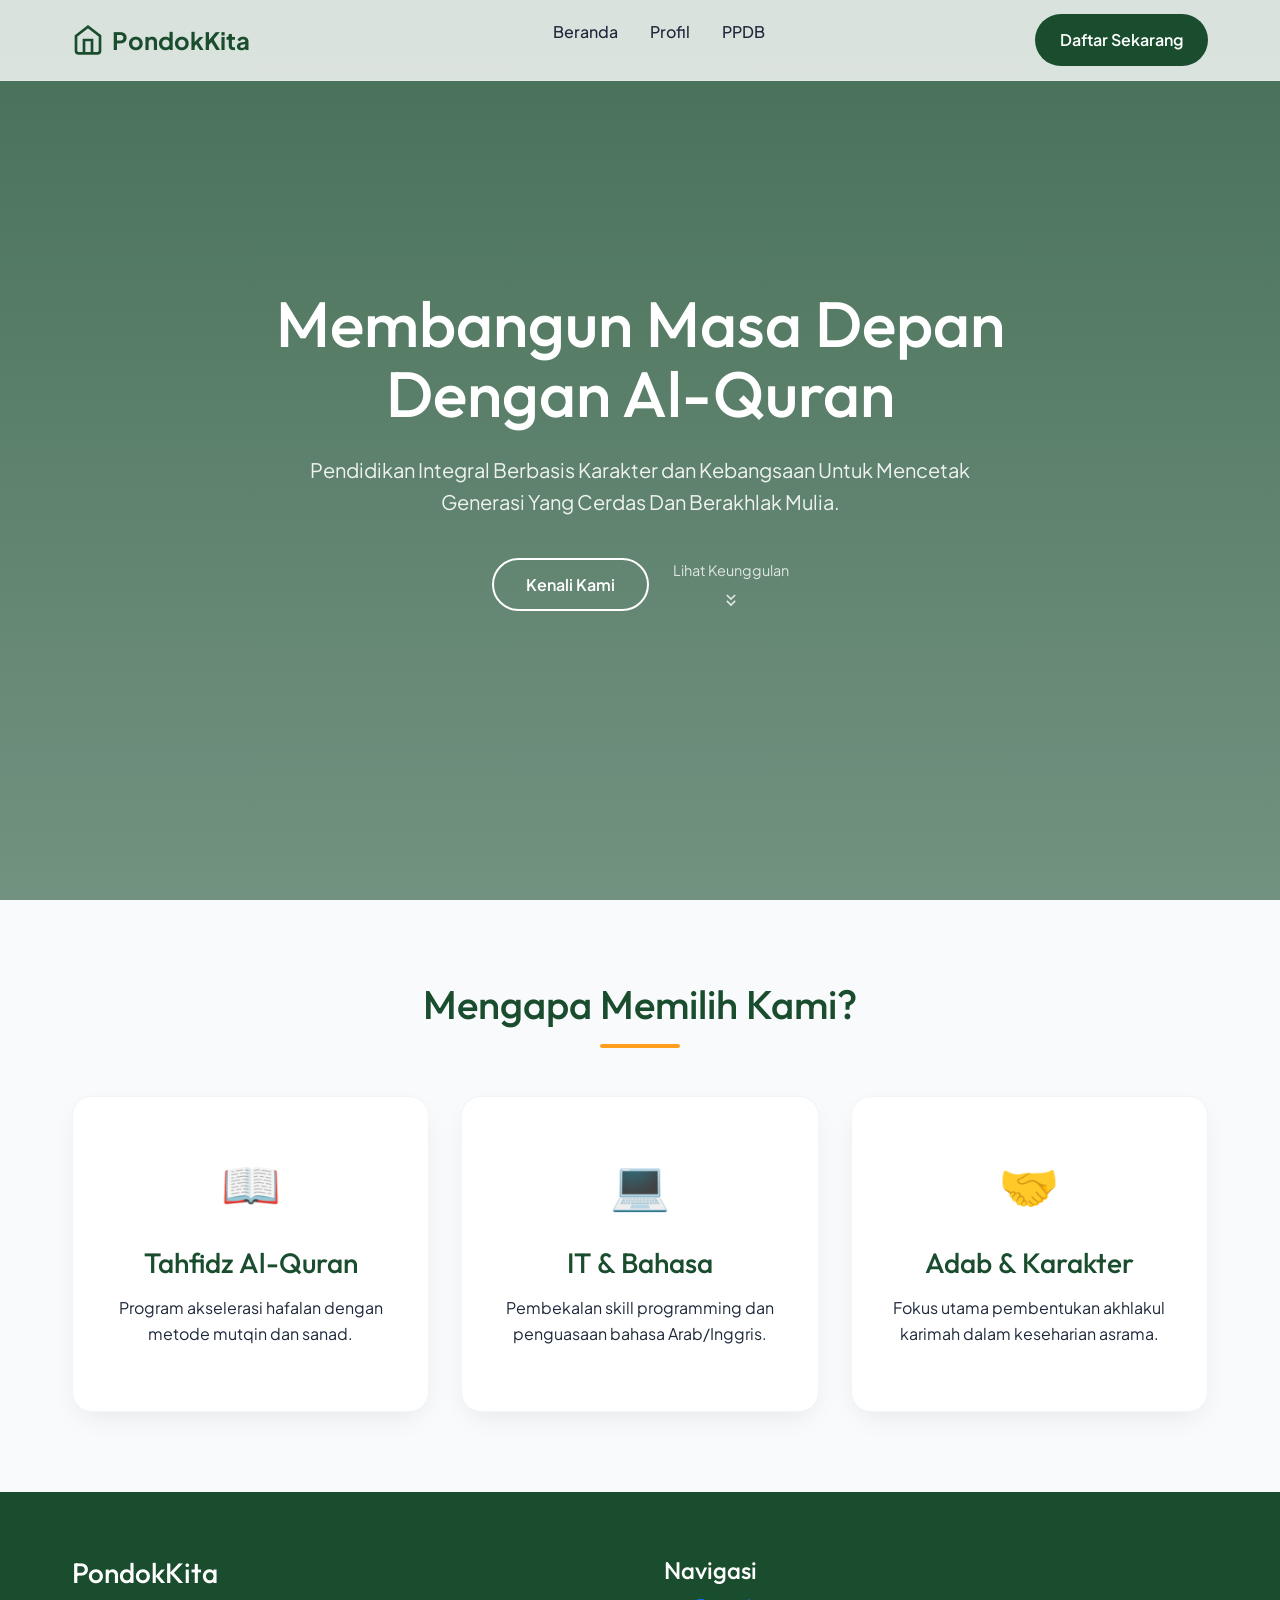
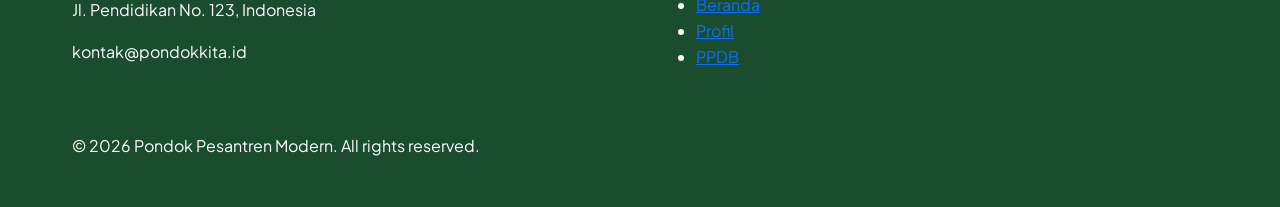
==== index.html @ c133a227 "Initial commit: Website Profil dan PPDB Pondok Pesantren dengan Bootstrap 5.3" ====
<!DOCTYPE html>
<html lang="id">
<head>
    <meta charset="UTF-8">
    <meta name="viewport" content="width=device-width, initial-scale=1.0">
    <title>Pondok Pesantren Modern | Menuju Generasi Rabbani</title>
    <meta name="description" content="Pondok Pesantren Modern yang fokus pada pembentukan karakter, tahfidz Al-Quran, dan penguasaan teknologi.">
    <!-- Bootstrap 5.3 CSS -->
    <link href="https://cdn.jsdelivr.net/npm/bootstrap@5.3.3/dist/css/bootstrap.min.css" rel="stylesheet">
    <!-- Custom CSS (loaded after Bootstrap to override) -->
    <link rel="stylesheet" href="assets/css/global.css">
    <link rel="stylesheet" href="assets/css/home.css">
</head>
<body>
    <header id="main-header">
        <nav class="container">
            <a href="index.html" class="logo">
                <svg width="32" height="32" viewBox="0 0 24 24" fill="none" stroke="currentColor" stroke-width="2">
                    <path d="M3 9l9-7 9 7v11a2 2 0 0 1-2 2H5a2 2 0 0 1-2-2z"></path>
                    <polyline points="9 22 9 12 15 12 15 22"></polyline>
                </svg>
                PondokKita
            </a>
            <ul class="nav-links">
                <li><a href="index.html">Beranda</a></li>
                <li><a href="profil.html">Profil</a></li>
                <li><a href="ppdb.html">PPDB</a></li>
            </ul>
            <a href="ppdb.html" class="btn-cta">Daftar Sekarang</a>
        </nav>
    </header>

    <main>
        <section class="hero">
            <div class="container hero-content">
                <h1 class="font-heading">Membangun Masa Depan Dengan Al-Quran</h1>
                <p>Pendidikan Integral Berbasis Karakter dan Kebangsaan Untuk Mencetak Generasi Yang Cerdas Dan Berakhlak Mulia.</p>
                <div class="hero-btns">
                    <a href="profil.html" class="btn-secondary">Kenali Kami</a>
                    <a href="#keunggulan" class="scroll-down">
                        <span>Lihat Keunggulan</span>
                        <svg width="20" height="20" viewBox="0 0 24 24" fill="none" stroke="currentColor" stroke-width="2"><path d="M7 13l5 5 5-5M7 6l5 5 5-5"></path></svg>
                    </a>
                </div>
            </div>
            <div class="hero-overlay"></div>
        </section>

        <section id="keunggulan" class="container">
            <div class="section-title">
                <h2>Mengapa Memilih Kami?</h2>
                <div class="line"></div>
            </div>
            <div class="grid-cards">
                <div class="feature-card">
                    <div class="card-icon">📖</div>
                    <h3>Tahfidz Al-Quran</h3>
                    <p>Program akselerasi hafalan dengan metode mutqin dan sanad.</p>
                </div>
                <div class="feature-card">
                    <div class="card-icon">💻</div>
                    <h3>IT & Bahasa</h3>
                    <p>Pembekalan skill programming dan penguasaan bahasa Arab/Inggris.</p>
                </div>
                <div class="feature-card">
                    <div class="card-icon">🤝</div>
                    <h3>Adab & Karakter</h3>
                    <p>Fokus utama pembentukan akhlakul karimah dalam keseharian asrama.</p>
                </div>
            </div>
        </section>
    </main>

    <footer>
        <div class="container">
            <div class="footer-content">
                <div class="footer-info">
                    <h3>PondokKita</h3>
                    <p>Jl. Pendidikan No. 123, Indonesia</p>
                    <p>kontak@pondokkita.id</p>
                </div>
                <div class="footer-links">
                    <h4>Navigasi</h4>
                    <ul>
                        <li><a href="index.html">Beranda</a></li>
                        <li><a href="profil.html">Profil</a></li>
                        <li><a href="ppdb.html">PPDB</a></li>
                    </ul>
                </div>
            </div>
            <p class="copyright">&copy; 2026 Pondok Pesantren Modern. All rights reserved.</p>
        </div>
    </footer>

    <!-- Bootstrap 5.3 JS Bundle -->
    <script src="https://cdn.jsdelivr.net/npm/bootstrap@5.3.3/dist/js/bootstrap.bundle.min.js"></script>
    <script src="assets/js/main.js"></script>
</body>
</html>
---- assets/css/global.css ----
@import url('https://fonts.googleapis.com/css2?family=Outfit:wght@300;400;600;700&family=Plus+Jakarta+Sans:wght@300;400;500;600;700&display=swap');

:root {
    --primary: #1a4d2e; /* Deep Islamic Green */
    --primary-light: #4f6f52;
    --secondary: #ff9f1c; /* Gold/Amber Accent */
    --accent: #e8c872;
    --background: #f8fafc;
    --surface: #ffffff;
    --text-main: #1e293b;
    --text-muted: #64748b;
    --glass: rgba(255, 255, 255, 0.8);
    --glass-border: rgba(255, 255, 255, 0.2);
    --shadow: 0 10px 30px -10px rgba(0, 0, 0, 0.1);
    --transition: all 0.3s cubic-bezier(0.4, 0, 0.2, 1);
}

* {
    margin: 0;
    padding: 0;
    box-sizing: border-box;
}

body {
    font-family: 'Plus Jakarta Sans', sans-serif;
    background-color: var(--background);
    color: var(--text-main);
    line-height: 1.6;
    overflow-x: hidden;
}

h1, h2, h3, h4, .font-heading {
    font-family: 'Outfit', sans-serif;
}

.container {
    max-width: 1200px;
    margin: 0 auto;
    padding: 0 2rem;
}

/* Glassmorphism Header */
header {
    position: fixed;
    top: 0;
    width: 100%;
    z-index: 1000;
    background: var(--glass);
    backdrop-filter: blur(12px);
    border-bottom: 1px solid var(--glass-border);
    transition: var(--transition);
}

nav {
    display: flex;
    justify-content: space-between;
    align-items: center;
    height: 80px;
}

.logo {
    font-size: 1.5rem;
    font-weight: 700;
    color: var(--primary);
    text-decoration: none;
    display: flex;
    align-items: center;
    gap: 0.5rem;
}

.nav-links {
    display: flex;
    gap: 2rem;
    list-style: none;
}

.nav-links a {
    text-decoration: none;
    color: var(--text-main);
    font-weight: 500;
    transition: var(--transition);
}

.nav-links a:hover {
    color: var(--primary);
}

.btn-cta {
    background: var(--primary);
    color: white;
    padding: 0.75rem 1.5rem;
    border-radius: 50px;
    text-decoration: none;
    font-weight: 600;
    transition: var(--transition);
    border: 1px solid transparent;
}

.btn-cta:hover {
    background: transparent;
    color: var(--primary);
    border-color: var(--primary);
    transform: translateY(-2px);
}

footer {
    background: var(--primary);
    color: white;
    padding: 4rem 0 2rem;
    margin-top: 5rem;
}

.footer-content {
    display: grid;
    grid-template-columns: repeat(auto-fit, minmax(250px, 1fr));
    gap: 3rem;
    margin-bottom: 3rem;
}
---- assets/css/home.css ----
.hero {
    height: 100vh;
    display: flex;
    align-items: center;
    justify-content: center;
    background: linear-gradient(rgba(26, 77, 46, 0.8), rgba(26, 77, 46, 0.6)), url('https://images.unsplash.com/photo-1590076215667-873d9d023a9d?auto=format&fit=crop&q=80&w=2070');
    background-size: cover;
    background-position: center;
    color: white;
    text-align: center;
    position: relative;
}

.hero-content {
    z-index: 10;
    max-width: 800px;
}

.hero h1 {
    font-size: 4rem;
    line-height: 1.1;
    margin-bottom: 1.5rem;
    animation: fadeInUp 1s ease;
}

.hero p {
    font-size: 1.25rem;
    margin-bottom: 2.5rem;
    opacity: 0.9;
    animation: fadeInUp 1.2s ease;
}

.hero-btns {
    display: flex;
    gap: 1.5rem;
    justify-content: center;
    align-items: center;
    animation: fadeInUp 1.4s ease;
}

.btn-secondary {
    padding: 0.75rem 2rem;
    border: 2px solid white;
    color: white;
    text-decoration: none;
    border-radius: 50px;
    font-weight: 600;
    transition: var(--transition);
}

.btn-secondary:hover {
    background: white;
    color: var(--primary);
}

.scroll-down {
    display: flex;
    flex-direction: column;
    align-items: center;
    gap: 0.5rem;
    color: white;
    text-decoration: none;
    font-size: 0.9rem;
    opacity: 0.8;
    transition: var(--transition);
}

.scroll-down:hover {
    opacity: 1;
    transform: translateY(5px);
}

.section-title {
    text-align: center;
    margin: 5rem 0 3rem;
}

.section-title h2 {
    font-size: 2.5rem;
    color: var(--primary);
    margin-bottom: 1rem;
}

.section-title .line {
    width: 80px;
    height: 4px;
    background: var(--secondary);
    margin: 0 auto;
    border-radius: 2px;
}

.grid-cards {
    display: grid;
    grid-template-columns: repeat(auto-fit, minmax(300px, 1fr));
    gap: 2rem;
    margin-bottom: 5rem;
}

.feature-card {
    background: white;
    padding: 3rem 2rem;
    border-radius: 20px;
    box-shadow: var(--shadow);
    transition: var(--transition);
    text-align: center;
    border: 1px solid #f1f5f9;
}

.feature-card:hover {
    transform: translateY(-10px);
    border-color: var(--accent);
}

.card-icon {
    font-size: 3rem;
    margin-bottom: 1.5rem;
    display: inline-block;
}

.feature-card h3 {
    margin-bottom: 1rem;
    color: var(--primary);
}

@keyframes fadeInUp {
    from {
        opacity: 0;
        transform: translateY(30px);
    }
    to {
        opacity: 1;
        transform: translateY(0);
    }
}

@media (max-width: 768px) {
    .hero h1 { font-size: 2.5rem; }
    .hero-btns { flex-direction: column; }
}
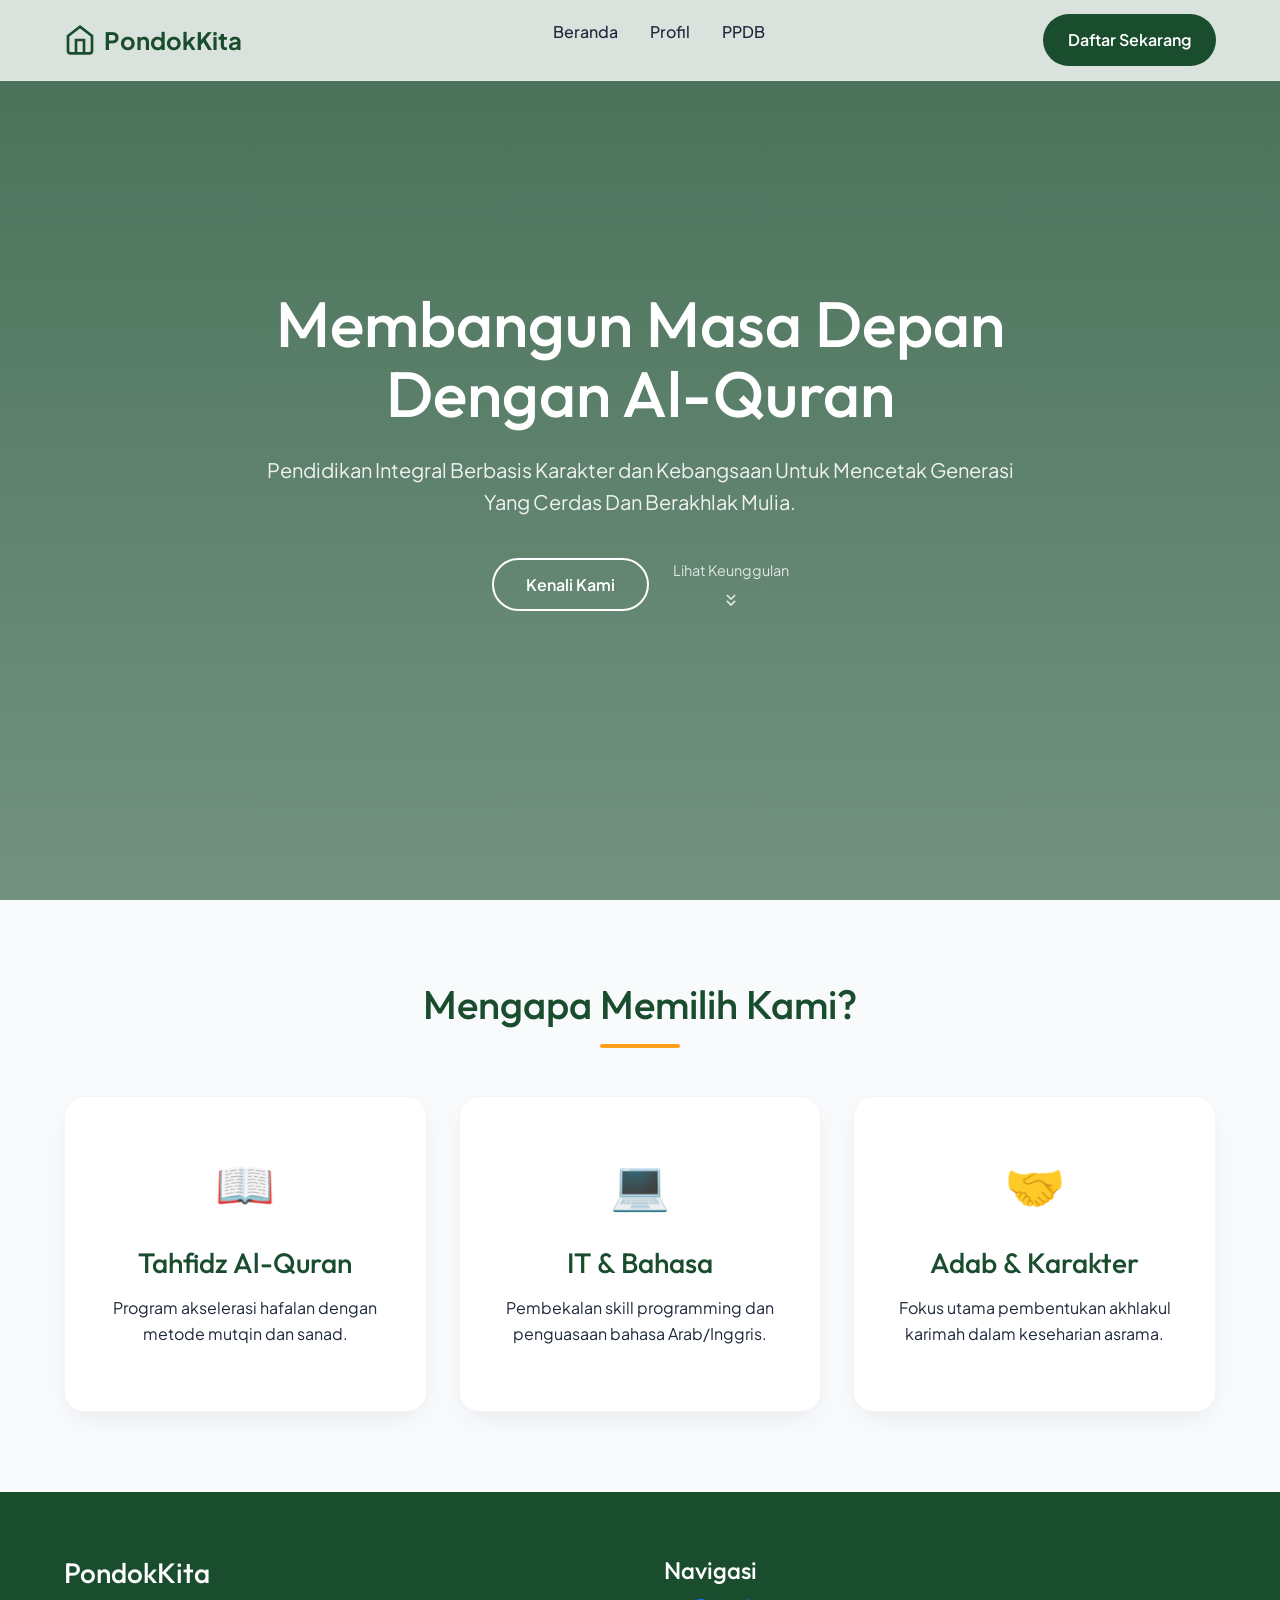
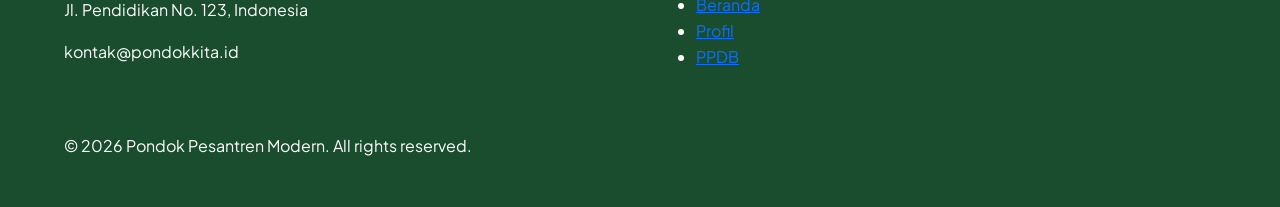
==== commit 02fc576f: "Menerapkan responsive" ====
--- a/index.html
+++ b/index.html
@@ -8,8 +8,8 @@
     <!-- Bootstrap 5.3 CSS -->
     <link href="https://cdn.jsdelivr.net/npm/bootstrap@5.3.3/dist/css/bootstrap.min.css" rel="stylesheet">
     <!-- Custom CSS (loaded after Bootstrap to override) -->
-    <link rel="stylesheet" href="assets/css/global.css">
-    <link rel="stylesheet" href="assets/css/home.css">
+    <link rel="stylesheet" href="assets/css/global.css?v=1.1">
+    <link rel="stylesheet" href="assets/css/home.css?v=1.1">
 </head>
 <body>
     <header id="main-header">
@@ -94,6 +94,6 @@
 
     <!-- Bootstrap 5.3 JS Bundle -->
     <script src="https://cdn.jsdelivr.net/npm/bootstrap@5.3.3/dist/js/bootstrap.bundle.min.js"></script>
-    <script src="assets/js/main.js"></script>
+    <script src="assets/js/main-v2.js"></script>
 </body>
 </html>
--- a/assets/css/global.css
+++ b/assets/css/global.css
@@ -36,7 +36,7 @@
 .container {
     max-width: 1200px;
     margin: 0 auto;
-    padding: 0 2rem;
+    padding: 0 1.5rem;
 }
 
 /* Glassmorphism Header */
@@ -112,7 +112,61 @@
 
 .footer-content {
     display: grid;
-    grid-template-columns: repeat(auto-fit, minmax(250px, 1fr));
+    grid-template-columns: repeat(auto-fit, minmax(200px, 1fr));
     gap: 3rem;
     margin-bottom: 3rem;
 }
+
+.menu-toggle {
+    display: none;
+    background: none;
+    border: none;
+    color: var(--primary);
+    cursor: pointer;
+    padding: 0.5rem;
+    z-index: 1001;
+}
+
+@media (max-width: 991px) {
+    .nav-links {
+        display: none;
+        position: absolute;
+        top: 100%;
+        left: 0;
+        width: 100%;
+        background: var(--surface);
+        flex-direction: column;
+        padding: 2rem;
+        gap: 1.5rem;
+        box-shadow: 0 10px 20px rgba(0,0,0,0.05);
+        border-bottom: 1px solid var(--glass-border);
+    }
+
+    .nav-links.active {
+        display: flex;
+    }
+
+    .menu-toggle {
+        display: block;
+    }
+
+    .btn-cta {
+        display: none; /* Hide top CTA on mobile, link is in nav-links */
+    }
+}
+
+@media (max-width: 576px) {
+    .container {
+        padding: 0 1rem;
+    }
+
+    .footer-content {
+        text-align: center;
+        gap: 2rem;
+    }
+
+    .logo {
+        font-size: 1.25rem;
+    }
+}
+
--- a/assets/css/home.css
+++ b/assets/css/home.css
@@ -133,7 +133,48 @@
     }
 }
 
+@media (max-width: 991px) {
+    .hero h1 {
+        font-size: 3rem;
+    }
+}
+
 @media (max-width: 768px) {
-    .hero h1 { font-size: 2.5rem; }
-    .hero-btns { flex-direction: column; }
+    .hero {
+        height: auto;
+        padding: 8rem 0 4rem;
+    }
+    
+    .hero h1 { 
+        font-size: 2.5rem; 
+    }
+    
+    .hero p {
+        font-size: 1.1rem;
+        margin-bottom: 2rem;
+    }
+    
+    .hero-btns { 
+        flex-direction: column; 
+        gap: 1rem;
+    }
+    
+    .btn-secondary {
+        width: 100%;
+        text-align: center;
+    }
 }
+
+@media (max-width: 576px) {
+    .hero h1 {
+        font-size: 2rem;
+    }
+    
+    .section-title h2 {
+        font-size: 2rem;
+    }
+    
+    .grid-cards {
+        grid-template-columns: 1fr;
+    }
+}
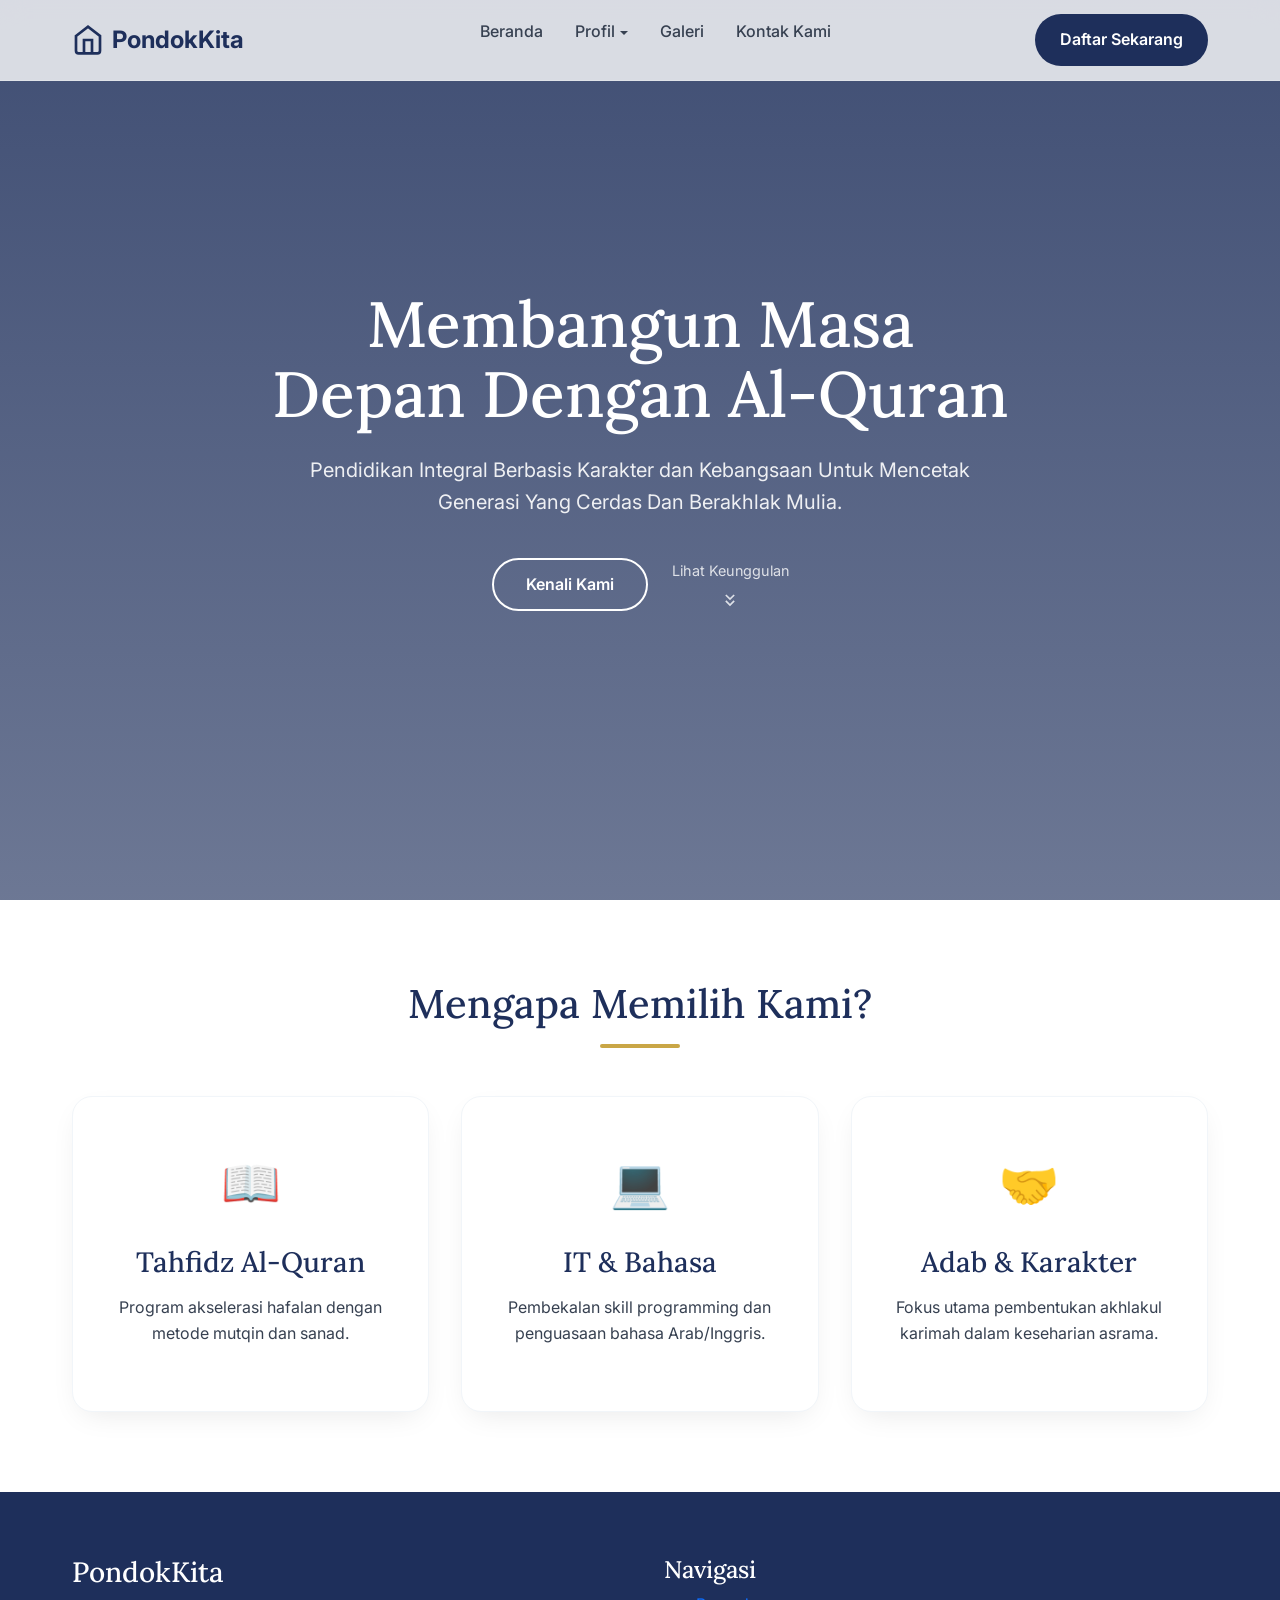
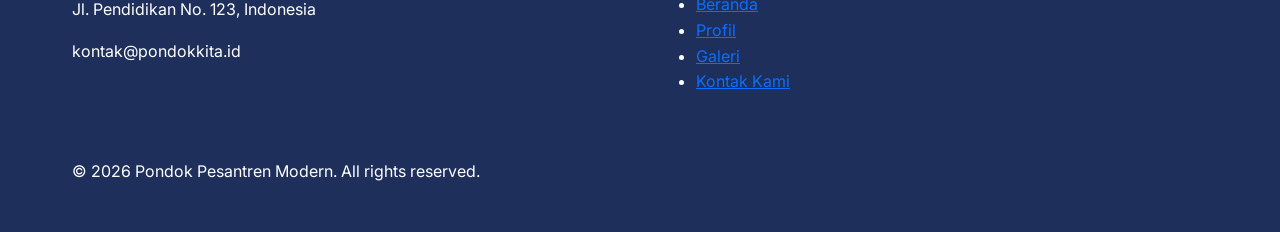
==== commit 3343fedd: "itulah pokoknya" ====
--- a/index.html
+++ b/index.html
@@ -8,8 +8,8 @@
     <!-- Bootstrap 5.3 CSS -->
     <link href="https://cdn.jsdelivr.net/npm/bootstrap@5.3.3/dist/css/bootstrap.min.css" rel="stylesheet">
     <!-- Custom CSS (loaded after Bootstrap to override) -->
-    <link rel="stylesheet" href="assets/css/global.css?v=1.1">
-    <link rel="stylesheet" href="assets/css/home.css?v=1.1">
+    <link rel="stylesheet" href="assets/css/global.css">
+    <link rel="stylesheet" href="assets/css/home.css">
 </head>
 <body>
     <header id="main-header">
@@ -23,8 +23,17 @@
             </a>
             <ul class="nav-links">
                 <li><a href="index.html">Beranda</a></li>
-                <li><a href="profil.html">Profil</a></li>
-                <li><a href="ppdb.html">PPDB</a></li>
+                <li class="dropdown">
+                    <a href="#" class="dropdown-toggle" data-bs-toggle="dropdown" aria-expanded="false">Profil</a>
+                    <ul class="dropdown-menu">
+                        <li><a class="dropdown-item" href="profil.html#sejarah">Sejarah</a></li>
+                        <li><a class="dropdown-item" href="profil.html#visi-misi">Visi &amp; Misi</a></li>
+                        <li><a class="dropdown-item" href="profil.html#program-jenjang">Program Jenjang</a></li>
+                        <li><a class="dropdown-item" href="profil.html#direktori-pengajar">Direktori Pengajar</a></li>
+                    </ul>
+                </li>
+                <li><a href="galeri.html">Galeri</a></li>
+                <li><a href="kontak.html">Kontak Kami</a></li>
             </ul>
             <a href="ppdb.html" class="btn-cta">Daftar Sekarang</a>
         </nav>
@@ -84,7 +93,8 @@
                     <ul>
                         <li><a href="index.html">Beranda</a></li>
                         <li><a href="profil.html">Profil</a></li>
-                        <li><a href="ppdb.html">PPDB</a></li>
+                        <li><a href="galeri.html">Galeri</a></li>
+                        <li><a href="kontak.html">Kontak Kami</a></li>
                     </ul>
                 </div>
             </div>
@@ -94,6 +104,6 @@
 
     <!-- Bootstrap 5.3 JS Bundle -->
     <script src="https://cdn.jsdelivr.net/npm/bootstrap@5.3.3/dist/js/bootstrap.bundle.min.js"></script>
-    <script src="assets/js/main-v2.js"></script>
+    <script src="assets/js/main.js"></script>
 </body>
 </html>
--- a/assets/css/global.css
+++ b/assets/css/global.css
@@ -1,13 +1,14 @@
-@import url('https://fonts.googleapis.com/css2?family=Outfit:wght@300;400;600;700&family=Plus+Jakarta+Sans:wght@300;400;500;600;700&display=swap');
+@import url('https://fonts.googleapis.com/css2?family=Lora:wght@400;500;600;700&family=Inter:wght@300;400;500;600;700&display=swap');
 
 :root {
-    --primary: #1a4d2e; /* Deep Islamic Green */
-    --primary-light: #4f6f52;
-    --secondary: #ff9f1c; /* Gold/Amber Accent */
-    --accent: #e8c872;
-    --background: #f8fafc;
+    --primary: #1E2F5B; /* Deep Navy Blue */
+    --primary-light: #3A4F7A;
+    --secondary: #C9A646; /* Gold Accent */
+    --accent: #C9A646;
+    --background: #FFFFFF;
+    --background-alt: #F5F7FA;
     --surface: #ffffff;
-    --text-main: #1e293b;
+    --text-main: #374151;
     --text-muted: #64748b;
     --glass: rgba(255, 255, 255, 0.8);
     --glass-border: rgba(255, 255, 255, 0.2);
@@ -22,7 +23,7 @@
 }
 
 body {
-    font-family: 'Plus Jakarta Sans', sans-serif;
+    font-family: 'Inter', sans-serif;
     background-color: var(--background);
     color: var(--text-main);
     line-height: 1.6;
@@ -30,13 +31,13 @@
 }
 
 h1, h2, h3, h4, .font-heading {
-    font-family: 'Outfit', sans-serif;
+    font-family: 'Lora', serif;
 }
 
 .container {
     max-width: 1200px;
     margin: 0 auto;
-    padding: 0 1.5rem;
+    padding: 0 2rem;
 }
 
 /* Glassmorphism Header */
@@ -85,6 +86,53 @@
     color: var(--primary);
 }
 
+/* Dropdown Styling */
+.nav-links .dropdown {
+    position: relative;
+}
+
+.nav-links .dropdown-toggle {
+    cursor: pointer;
+}
+
+.nav-links .dropdown-toggle::after {
+    margin-left: 0.35rem;
+    vertical-align: 0.15em;
+    border-top-color: var(--text-main);
+}
+
+.nav-links .dropdown-toggle:hover::after {
+    border-top-color: var(--primary);
+}
+
+.nav-links .dropdown-menu {
+    border: none;
+    border-radius: 12px;
+    box-shadow: 0 10px 40px rgba(0, 0, 0, 0.12);
+    padding: 0.5rem 0;
+    min-width: 220px;
+    animation: dropdownFade 0.25s ease;
+}
+
+.nav-links .dropdown-item {
+    padding: 0.6rem 1.25rem;
+    font-weight: 500;
+    color: var(--text-main);
+    transition: var(--transition);
+    border-left: 3px solid transparent;
+}
+
+.nav-links .dropdown-item:hover {
+    background: var(--background-alt, #F5F7FA);
+    color: var(--primary);
+    border-left-color: var(--secondary);
+}
+
+@keyframes dropdownFade {
+    from { opacity: 0; transform: translateY(-8px); }
+    to { opacity: 1; transform: translateY(0); }
+}
+
 .btn-cta {
     background: var(--primary);
     color: white;
@@ -112,61 +160,7 @@
 
 .footer-content {
     display: grid;
-    grid-template-columns: repeat(auto-fit, minmax(200px, 1fr));
+    grid-template-columns: repeat(auto-fit, minmax(250px, 1fr));
     gap: 3rem;
     margin-bottom: 3rem;
 }
-
-.menu-toggle {
-    display: none;
-    background: none;
-    border: none;
-    color: var(--primary);
-    cursor: pointer;
-    padding: 0.5rem;
-    z-index: 1001;
-}
-
-@media (max-width: 991px) {
-    .nav-links {
-        display: none;
-        position: absolute;
-        top: 100%;
-        left: 0;
-        width: 100%;
-        background: var(--surface);
-        flex-direction: column;
-        padding: 2rem;
-        gap: 1.5rem;
-        box-shadow: 0 10px 20px rgba(0,0,0,0.05);
-        border-bottom: 1px solid var(--glass-border);
-    }
-
-    .nav-links.active {
-        display: flex;
-    }
-
-    .menu-toggle {
-        display: block;
-    }
-
-    .btn-cta {
-        display: none; /* Hide top CTA on mobile, link is in nav-links */
-    }
-}
-
-@media (max-width: 576px) {
-    .container {
-        padding: 0 1rem;
-    }
-
-    .footer-content {
-        text-align: center;
-        gap: 2rem;
-    }
-
-    .logo {
-        font-size: 1.25rem;
-    }
-}
-
--- a/assets/css/home.css
+++ b/assets/css/home.css
@@ -3,7 +3,7 @@
     display: flex;
     align-items: center;
     justify-content: center;
-    background: linear-gradient(rgba(26, 77, 46, 0.8), rgba(26, 77, 46, 0.6)), url('https://images.unsplash.com/photo-1590076215667-873d9d023a9d?auto=format&fit=crop&q=80&w=2070');
+    background: linear-gradient(rgba(30, 47, 91, 0.85), rgba(30, 47, 91, 0.65)), url('https://images.unsplash.com/photo-1590076215667-873d9d023a9d?auto=format&fit=crop&q=80&w=2070');
     background-size: cover;
     background-position: center;
     color: white;
@@ -133,48 +133,7 @@
     }
 }
 
-@media (max-width: 991px) {
-    .hero h1 {
-        font-size: 3rem;
-    }
+@media (max-width: 768px) {
+    .hero h1 { font-size: 2.5rem; }
+    .hero-btns { flex-direction: column; }
 }
-
-@media (max-width: 768px) {
-    .hero {
-        height: auto;
-        padding: 8rem 0 4rem;
-    }
-    
-    .hero h1 { 
-        font-size: 2.5rem; 
-    }
-    
-    .hero p {
-        font-size: 1.1rem;
-        margin-bottom: 2rem;
-    }
-    
-    .hero-btns { 
-        flex-direction: column; 
-        gap: 1rem;
-    }
-    
-    .btn-secondary {
-        width: 100%;
-        text-align: center;
-    }
-}
-
-@media (max-width: 576px) {
-    .hero h1 {
-        font-size: 2rem;
-    }
-    
-    .section-title h2 {
-        font-size: 2rem;
-    }
-    
-    .grid-cards {
-        grid-template-columns: 1fr;
-    }
-}
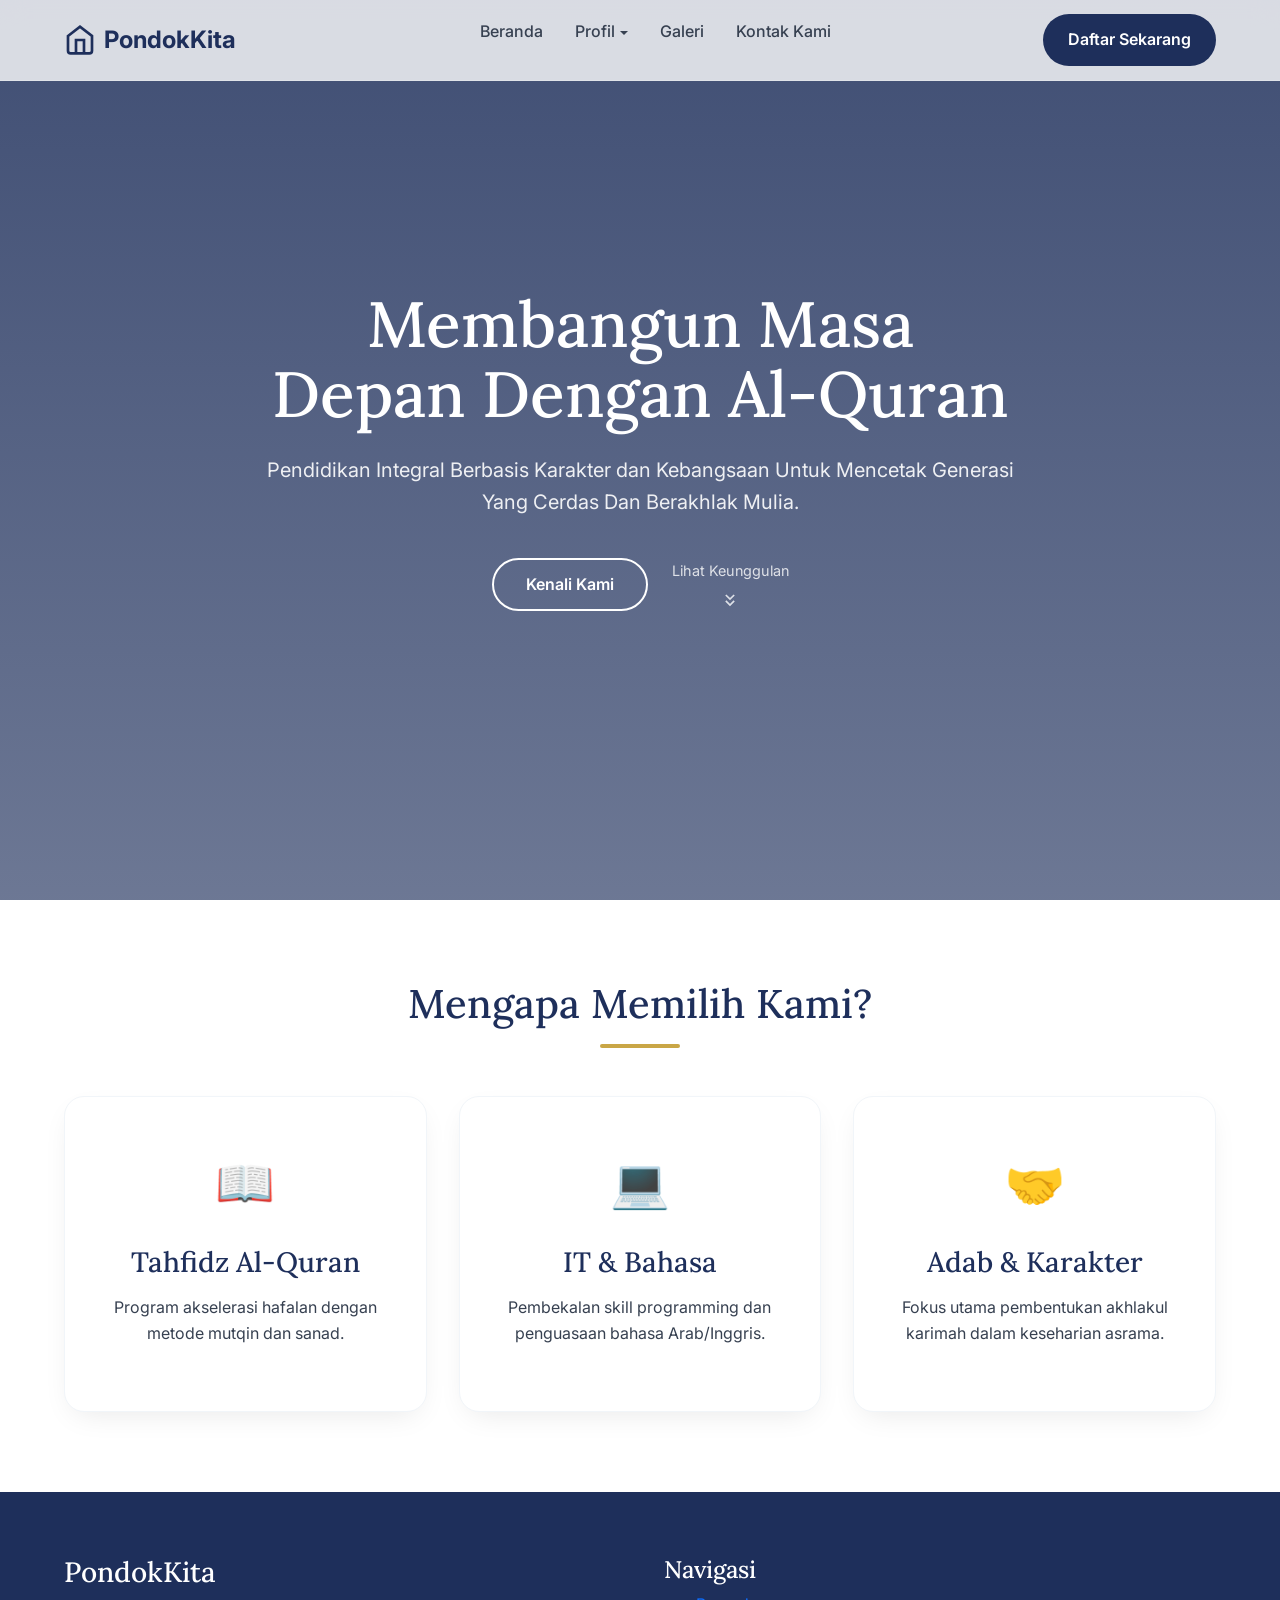
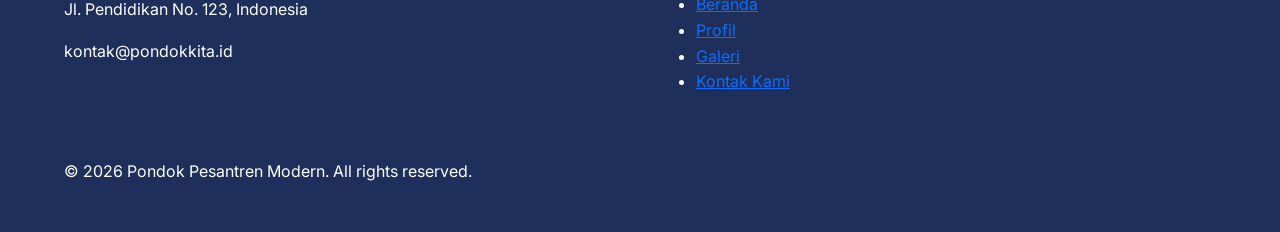
==== commit 96913917: "Merge pull request #2 from AZcode-wars/first Mengubah Tema dan Navbar" ====
--- a/index.html
+++ b/index.html
@@ -8,8 +8,8 @@
     <!-- Bootstrap 5.3 CSS -->
     <link href="https://cdn.jsdelivr.net/npm/bootstrap@5.3.3/dist/css/bootstrap.min.css" rel="stylesheet">
     <!-- Custom CSS (loaded after Bootstrap to override) -->
-    <link rel="stylesheet" href="assets/css/global.css">
-    <link rel="stylesheet" href="assets/css/home.css">
+    <link rel="stylesheet" href="assets/css/global.css?v=1.1">
+    <link rel="stylesheet" href="assets/css/home.css?v=1.1">
 </head>
 <body>
     <header id="main-header">
@@ -104,6 +104,6 @@
 
     <!-- Bootstrap 5.3 JS Bundle -->
     <script src="https://cdn.jsdelivr.net/npm/bootstrap@5.3.3/dist/js/bootstrap.bundle.min.js"></script>
-    <script src="assets/js/main.js"></script>
+    <script src="assets/js/main-v2.js"></script>
 </body>
 </html>
--- a/assets/css/global.css
+++ b/assets/css/global.css
@@ -37,7 +37,7 @@
 .container {
     max-width: 1200px;
     margin: 0 auto;
-    padding: 0 2rem;
+    padding: 0 1.5rem;
 }
 
 /* Glassmorphism Header */
@@ -160,7 +160,61 @@
 
 .footer-content {
     display: grid;
-    grid-template-columns: repeat(auto-fit, minmax(250px, 1fr));
+    grid-template-columns: repeat(auto-fit, minmax(200px, 1fr));
     gap: 3rem;
     margin-bottom: 3rem;
 }
+
+.menu-toggle {
+    display: none;
+    background: none;
+    border: none;
+    color: var(--primary);
+    cursor: pointer;
+    padding: 0.5rem;
+    z-index: 1001;
+}
+
+@media (max-width: 991px) {
+    .nav-links {
+        display: none;
+        position: absolute;
+        top: 100%;
+        left: 0;
+        width: 100%;
+        background: var(--surface);
+        flex-direction: column;
+        padding: 2rem;
+        gap: 1.5rem;
+        box-shadow: 0 10px 20px rgba(0,0,0,0.05);
+        border-bottom: 1px solid var(--glass-border);
+    }
+
+    .nav-links.active {
+        display: flex;
+    }
+
+    .menu-toggle {
+        display: block;
+    }
+
+    .btn-cta {
+        display: none; /* Hide top CTA on mobile, link is in nav-links */
+    }
+}
+
+@media (max-width: 576px) {
+    .container {
+        padding: 0 1rem;
+    }
+
+    .footer-content {
+        text-align: center;
+        gap: 2rem;
+    }
+
+    .logo {
+        font-size: 1.25rem;
+    }
+}
+
--- a/assets/css/home.css
+++ b/assets/css/home.css
@@ -133,7 +133,48 @@
     }
 }
 
+@media (max-width: 991px) {
+    .hero h1 {
+        font-size: 3rem;
+    }
+}
+
 @media (max-width: 768px) {
-    .hero h1 { font-size: 2.5rem; }
-    .hero-btns { flex-direction: column; }
+    .hero {
+        height: auto;
+        padding: 8rem 0 4rem;
+    }
+    
+    .hero h1 { 
+        font-size: 2.5rem; 
+    }
+    
+    .hero p {
+        font-size: 1.1rem;
+        margin-bottom: 2rem;
+    }
+    
+    .hero-btns { 
+        flex-direction: column; 
+        gap: 1rem;
+    }
+    
+    .btn-secondary {
+        width: 100%;
+        text-align: center;
+    }
 }
+
+@media (max-width: 576px) {
+    .hero h1 {
+        font-size: 2rem;
+    }
+    
+    .section-title h2 {
+        font-size: 2rem;
+    }
+    
+    .grid-cards {
+        grid-template-columns: 1fr;
+    }
+}
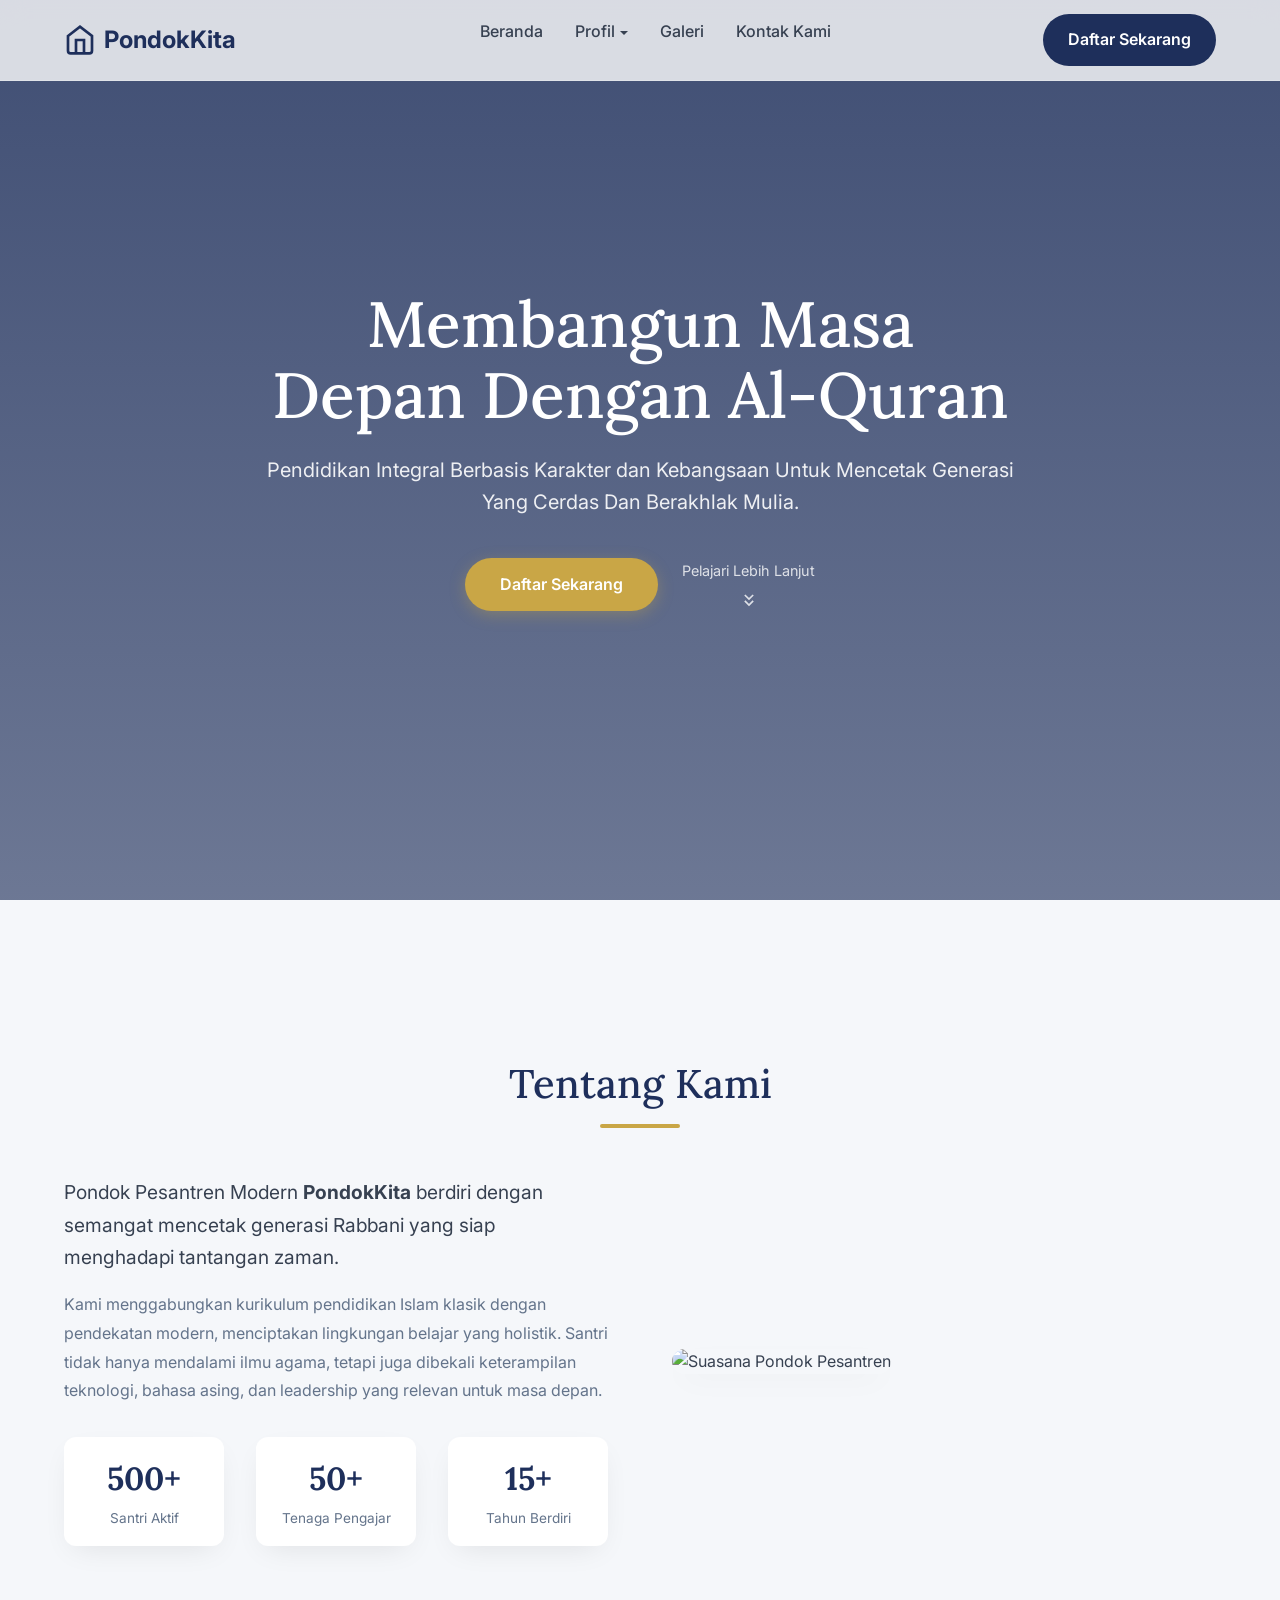
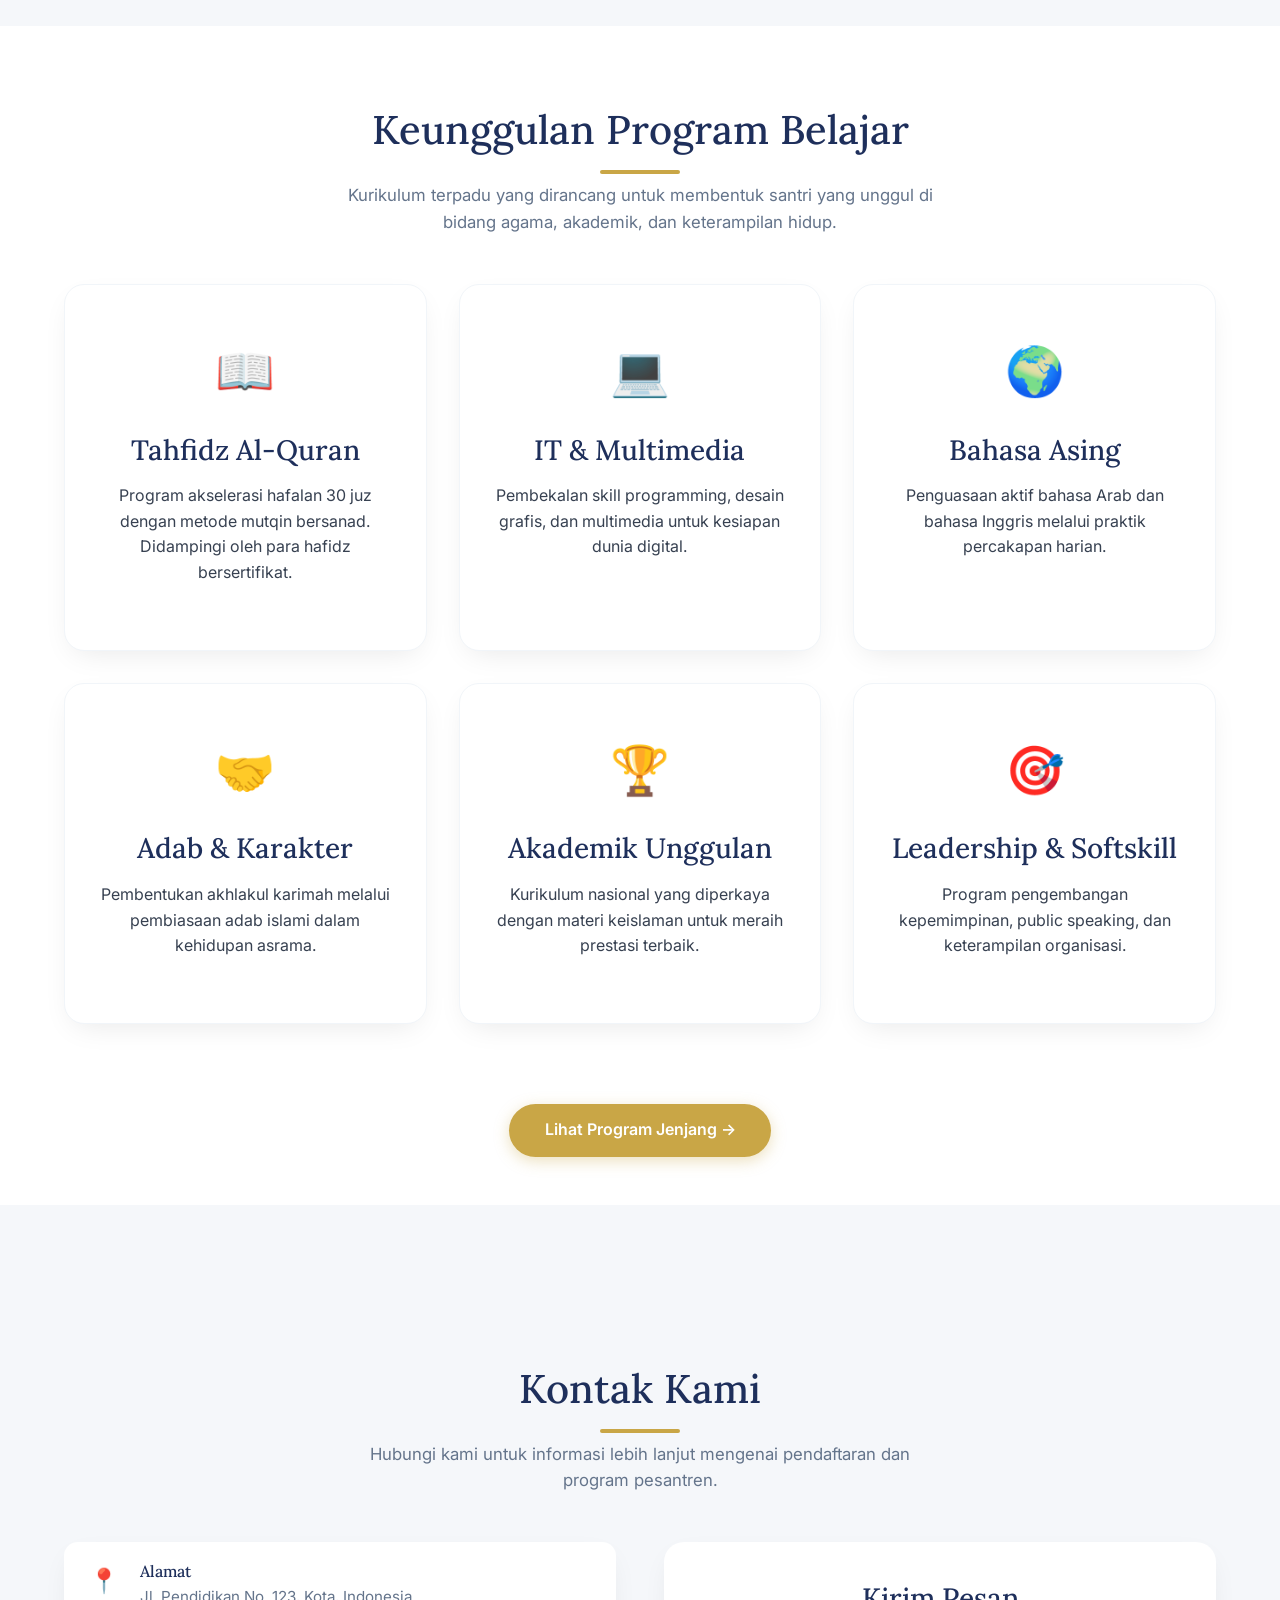
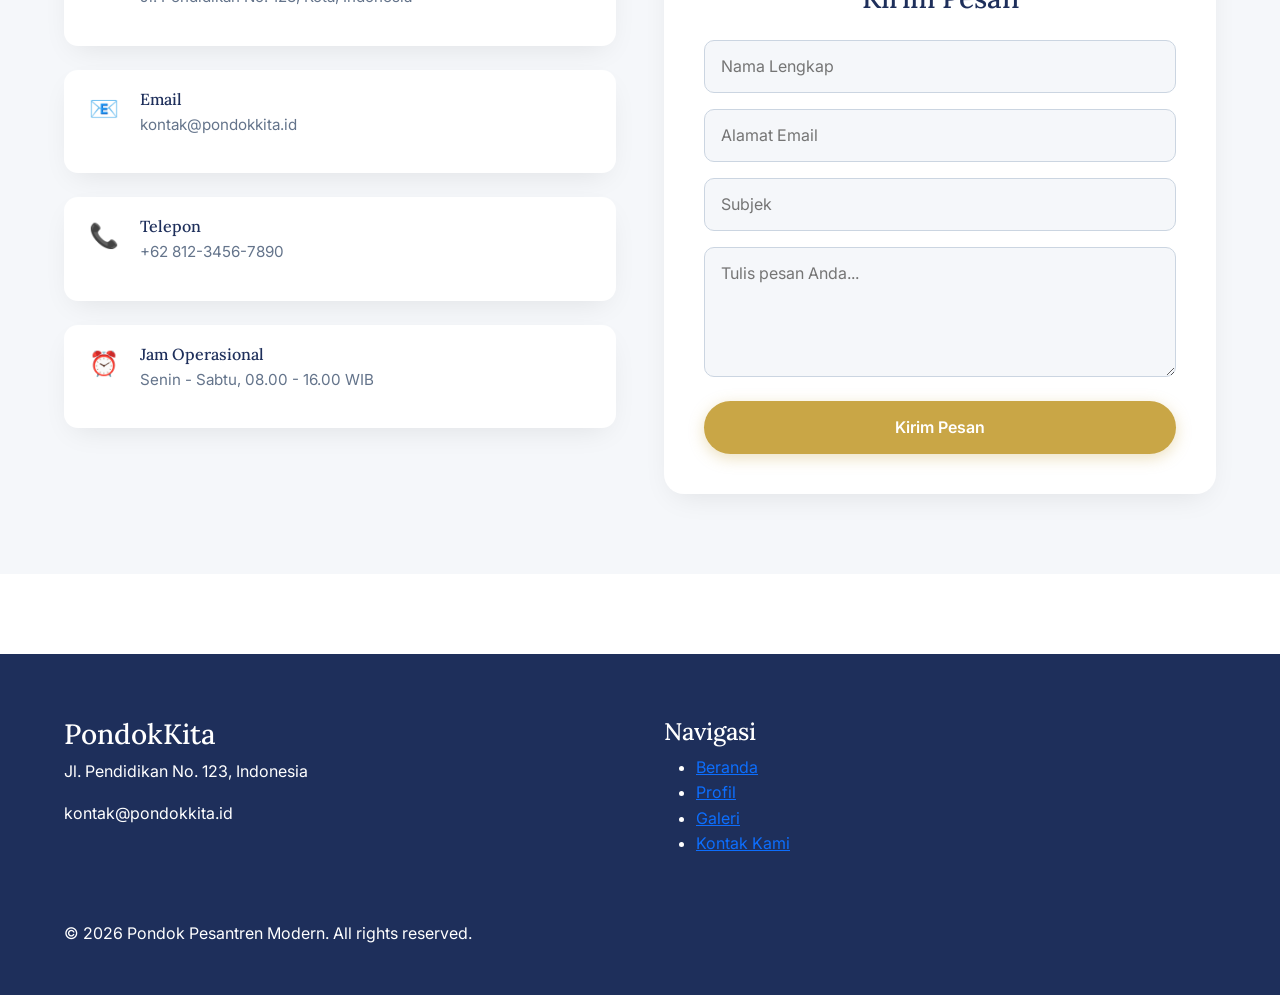
==== commit 3980bb19: "Tambah section Tentang Kami, tambah Keunggulan Program Belajar, dan Kontak Kami" ====
--- a/index.html
+++ b/index.html
@@ -33,21 +33,22 @@
                     </ul>
                 </li>
                 <li><a href="galeri.html">Galeri</a></li>
-                <li><a href="kontak.html">Kontak Kami</a></li>
+                <li><a href="#kontak">Kontak Kami</a></li>
             </ul>
             <a href="ppdb.html" class="btn-cta">Daftar Sekarang</a>
         </nav>
     </header>
 
     <main>
+        <!-- HERO SECTION -->
         <section class="hero">
             <div class="container hero-content">
                 <h1 class="font-heading">Membangun Masa Depan Dengan Al-Quran</h1>
                 <p>Pendidikan Integral Berbasis Karakter dan Kebangsaan Untuk Mencetak Generasi Yang Cerdas Dan Berakhlak Mulia.</p>
                 <div class="hero-btns">
-                    <a href="profil.html" class="btn-secondary">Kenali Kami</a>
-                    <a href="#keunggulan" class="scroll-down">
-                        <span>Lihat Keunggulan</span>
+                    <a href="ppdb.html" class="btn-gold">Daftar Sekarang</a>
+                    <a href="#tentang" class="scroll-down">
+                        <span>Pelajari Lebih Lanjut</span>
                         <svg width="20" height="20" viewBox="0 0 24 24" fill="none" stroke="currentColor" stroke-width="2"><path d="M7 13l5 5 5-5M7 6l5 5 5-5"></path></svg>
                     </a>
                 </div>
@@ -55,26 +56,140 @@
             <div class="hero-overlay"></div>
         </section>
 
+        <!-- TENTANG KAMI -->
+        <section id="tentang" class="section-alt">
+            <div class="container">
+                <div class="section-title">
+                    <h2>Tentang Kami</h2>
+                    <div class="line"></div>
+                </div>
+                <div class="about-grid">
+                    <div class="about-text">
+                        <p class="about-lead">Pondok Pesantren Modern <strong>PondokKita</strong> berdiri dengan semangat mencetak generasi Rabbani yang siap menghadapi tantangan zaman.</p>
+                        <p>Kami menggabungkan kurikulum pendidikan Islam klasik dengan pendekatan modern, menciptakan lingkungan belajar yang holistik. Santri tidak hanya mendalami ilmu agama, tetapi juga dibekali keterampilan teknologi, bahasa asing, dan leadership yang relevan untuk masa depan.</p>
+                        <div class="about-stats">
+                            <div class="stat-item">
+                                <span class="stat-number">500+</span>
+                                <span class="stat-label">Santri Aktif</span>
+                            </div>
+                            <div class="stat-item">
+                                <span class="stat-number">50+</span>
+                                <span class="stat-label">Tenaga Pengajar</span>
+                            </div>
+                            <div class="stat-item">
+                                <span class="stat-number">15+</span>
+                                <span class="stat-label">Tahun Berdiri</span>
+                            </div>
+                        </div>
+                    </div>
+                    <div class="about-image">
+                        <img src="https://images.unsplash.com/photo-1541339907198-e08756ebafe3?auto=format&fit=crop&q=80&w=800" alt="Suasana Pondok Pesantren">
+                    </div>
+                </div>
+            </div>
+        </section>
+
+        <!-- KEUNGGULAN PROGRAM -->
         <section id="keunggulan" class="container">
             <div class="section-title">
-                <h2>Mengapa Memilih Kami?</h2>
+                <h2>Keunggulan Program Belajar</h2>
                 <div class="line"></div>
+                <p class="section-subtitle">Kurikulum terpadu yang dirancang untuk membentuk santri yang unggul di bidang agama, akademik, dan keterampilan hidup.</p>
             </div>
             <div class="grid-cards">
                 <div class="feature-card">
                     <div class="card-icon">📖</div>
                     <h3>Tahfidz Al-Quran</h3>
-                    <p>Program akselerasi hafalan dengan metode mutqin dan sanad.</p>
+                    <p>Program akselerasi hafalan 30 juz dengan metode mutqin bersanad. Didampingi oleh para hafidz bersertifikat.</p>
                 </div>
                 <div class="feature-card">
                     <div class="card-icon">💻</div>
-                    <h3>IT & Bahasa</h3>
-                    <p>Pembekalan skill programming dan penguasaan bahasa Arab/Inggris.</p>
+                    <h3>IT & Multimedia</h3>
+                    <p>Pembekalan skill programming, desain grafis, dan multimedia untuk kesiapan dunia digital.</p>
+                </div>
+                <div class="feature-card">
+                    <div class="card-icon">🌍</div>
+                    <h3>Bahasa Asing</h3>
+                    <p>Penguasaan aktif bahasa Arab dan bahasa Inggris melalui praktik percakapan harian.</p>
                 </div>
                 <div class="feature-card">
                     <div class="card-icon">🤝</div>
                     <h3>Adab & Karakter</h3>
-                    <p>Fokus utama pembentukan akhlakul karimah dalam keseharian asrama.</p>
+                    <p>Pembentukan akhlakul karimah melalui pembiasaan adab islami dalam kehidupan asrama.</p>
+                </div>
+                <div class="feature-card">
+                    <div class="card-icon">🏆</div>
+                    <h3>Akademik Unggulan</h3>
+                    <p>Kurikulum nasional yang diperkaya dengan materi keislaman untuk meraih prestasi terbaik.</p>
+                </div>
+                <div class="feature-card">
+                    <div class="card-icon">🎯</div>
+                    <h3>Leadership & Softskill</h3>
+                    <p>Program pengembangan kepemimpinan, public speaking, dan keterampilan organisasi.</p>
+                </div>
+            </div>
+            <div class="section-cta">
+                <a href="profil.html#program-jenjang" class="btn-gold">Lihat Program Jenjang →</a>
+            </div>
+        </section>
+
+        <!-- KONTAK KAMI -->
+        <section id="kontak" class="section-alt">
+            <div class="container">
+                <div class="section-title">
+                    <h2>Kontak Kami</h2>
+                    <div class="line"></div>
+                    <p class="section-subtitle">Hubungi kami untuk informasi lebih lanjut mengenai pendaftaran dan program pesantren.</p>
+                </div>
+                <div class="contact-grid">
+                    <div class="contact-info">
+                        <div class="contact-item">
+                            <div class="contact-icon">📍</div>
+                            <div>
+                                <h4>Alamat</h4>
+                                <p>Jl. Pendidikan No. 123, Kota, Indonesia</p>
+                            </div>
+                        </div>
+                        <div class="contact-item">
+                            <div class="contact-icon">📧</div>
+                            <div>
+                                <h4>Email</h4>
+                                <p>kontak@pondokkita.id</p>
+                            </div>
+                        </div>
+                        <div class="contact-item">
+                            <div class="contact-icon">📞</div>
+                            <div>
+                                <h4>Telepon</h4>
+                                <p>+62 812-3456-7890</p>
+                            </div>
+                        </div>
+                        <div class="contact-item">
+                            <div class="contact-icon">⏰</div>
+                            <div>
+                                <h4>Jam Operasional</h4>
+                                <p>Senin - Sabtu, 08.00 - 16.00 WIB</p>
+                            </div>
+                        </div>
+                    </div>
+                    <div class="contact-form-wrap">
+                        <form id="contact-form" class="contact-form">
+                            <h3>Kirim Pesan</h3>
+                            <div class="form-group">
+                                <input type="text" placeholder="Nama Lengkap" required>
+                            </div>
+                            <div class="form-group">
+                                <input type="email" placeholder="Alamat Email" required>
+                            </div>
+                            <div class="form-group">
+                                <input type="text" placeholder="Subjek">
+                            </div>
+                            <div class="form-group">
+                                <textarea rows="4" placeholder="Tulis pesan Anda..." required></textarea>
+                            </div>
+                            <button type="submit" class="btn-gold" style="width:100%; border:none; cursor:pointer; font-size:1rem;">Kirim Pesan</button>
+                        </form>
+                    </div>
                 </div>
             </div>
         </section>
--- a/assets/css/home.css
+++ b/assets/css/home.css
@@ -122,6 +122,194 @@
     color: var(--primary);
 }
 
+/* Gold CTA Button */
+.btn-gold {
+    display: inline-block;
+    background: var(--secondary);
+    color: #fff;
+    padding: 0.85rem 2.2rem;
+    border-radius: 50px;
+    text-decoration: none;
+    font-weight: 600;
+    font-family: 'Inter', sans-serif;
+    transition: var(--transition);
+    box-shadow: 0 4px 15px rgba(201, 166, 70, 0.35);
+}
+
+.btn-gold:hover {
+    background: #b8953d;
+    color: #fff;
+    transform: translateY(-2px);
+    box-shadow: 0 6px 20px rgba(201, 166, 70, 0.45);
+}
+
+/* Section Subtitle */
+.section-subtitle {
+    max-width: 600px;
+    margin: 0.5rem auto 0;
+    color: var(--text-muted);
+    font-size: 1.05rem;
+}
+
+/* Alternating Background Section */
+.section-alt {
+    background: var(--background-alt, #F5F7FA);
+    padding: 5rem 0;
+}
+
+/* Section CTA */
+.section-cta {
+    text-align: center;
+    margin-bottom: 3rem;
+}
+
+/* ===== TENTANG KAMI ===== */
+.about-grid {
+    display: grid;
+    grid-template-columns: 1fr 1fr;
+    gap: 4rem;
+    align-items: center;
+}
+
+.about-text .about-lead {
+    font-size: 1.2rem;
+    line-height: 1.7;
+    margin-bottom: 1rem;
+    color: var(--text-main);
+}
+
+.about-text p {
+    color: var(--text-muted);
+    margin-bottom: 2rem;
+    line-height: 1.8;
+}
+
+.about-stats {
+    display: flex;
+    gap: 2rem;
+}
+
+.stat-item {
+    text-align: center;
+    padding: 1rem 1.5rem;
+    background: white;
+    border-radius: 12px;
+    box-shadow: var(--shadow);
+    flex: 1;
+}
+
+.stat-number {
+    display: block;
+    font-size: 2rem;
+    font-weight: 700;
+    color: var(--primary);
+    font-family: 'Lora', serif;
+}
+
+.stat-label {
+    display: block;
+    font-size: 0.85rem;
+    color: var(--text-muted);
+    margin-top: 0.25rem;
+}
+
+.about-image img {
+    width: 100%;
+    border-radius: 20px;
+    box-shadow: var(--shadow);
+    object-fit: cover;
+    max-height: 450px;
+}
+
+/* ===== KONTAK KAMI ===== */
+.contact-grid {
+    display: grid;
+    grid-template-columns: 1fr 1fr;
+    gap: 3rem;
+    align-items: start;
+}
+
+.contact-info {
+    display: flex;
+    flex-direction: column;
+    gap: 1.5rem;
+}
+
+.contact-item {
+    display: flex;
+    align-items: flex-start;
+    gap: 1rem;
+    padding: 1.25rem;
+    background: white;
+    border-radius: 14px;
+    box-shadow: var(--shadow);
+    transition: var(--transition);
+}
+
+.contact-item:hover {
+    transform: translateX(5px);
+    border-left: 3px solid var(--secondary);
+}
+
+.contact-icon {
+    font-size: 1.5rem;
+    min-width: 40px;
+    text-align: center;
+}
+
+.contact-item h4 {
+    font-size: 1rem;
+    color: var(--primary);
+    margin-bottom: 0.25rem;
+}
+
+.contact-item p {
+    color: var(--text-muted);
+    font-size: 0.95rem;
+}
+
+.contact-form-wrap {
+    background: white;
+    padding: 2.5rem;
+    border-radius: 20px;
+    box-shadow: var(--shadow);
+}
+
+.contact-form h3 {
+    color: var(--primary);
+    margin-bottom: 1.5rem;
+    text-align: center;
+}
+
+.contact-form .form-group {
+    margin-bottom: 1rem;
+}
+
+.contact-form input,
+.contact-form textarea {
+    width: 100%;
+    padding: 0.8rem 1rem;
+    border: 1px solid #cbd5e1;
+    border-radius: 10px;
+    font-family: inherit;
+    font-size: 1rem;
+    transition: var(--transition);
+    background: var(--background-alt, #F5F7FA);
+}
+
+.contact-form input:focus,
+.contact-form textarea:focus {
+    outline: none;
+    border-color: var(--primary);
+    box-shadow: 0 0 0 3px rgba(30, 47, 91, 0.1);
+    background: white;
+}
+
+.contact-form textarea {
+    resize: vertical;
+}
+
+/* ===== ANIMATIONS ===== */
 @keyframes fadeInUp {
     from {
         opacity: 0;
@@ -133,9 +321,23 @@
     }
 }
 
+/* ===== RESPONSIVE ===== */
 @media (max-width: 991px) {
     .hero h1 {
         font-size: 3rem;
+    }
+
+    .about-grid {
+        grid-template-columns: 1fr;
+        gap: 2.5rem;
+    }
+
+    .about-image {
+        order: -1;
+    }
+
+    .contact-grid {
+        grid-template-columns: 1fr;
     }
 }
 
@@ -159,9 +361,27 @@
         gap: 1rem;
     }
     
-    .btn-secondary {
+    .btn-secondary,
+    .btn-gold {
         width: 100%;
         text-align: center;
+    }
+
+    .about-stats {
+        flex-wrap: wrap;
+        gap: 1rem;
+    }
+
+    .stat-item {
+        min-width: calc(50% - 0.5rem);
+    }
+
+    .section-alt {
+        padding: 3.5rem 0;
+    }
+
+    .grid-cards {
+        grid-template-columns: repeat(auto-fit, minmax(260px, 1fr));
     }
 }
 
@@ -177,4 +397,12 @@
     .grid-cards {
         grid-template-columns: 1fr;
     }
-}
+
+    .about-stats {
+        flex-direction: column;
+    }
+
+    .stat-item {
+        min-width: 100%;
+    }
+}
